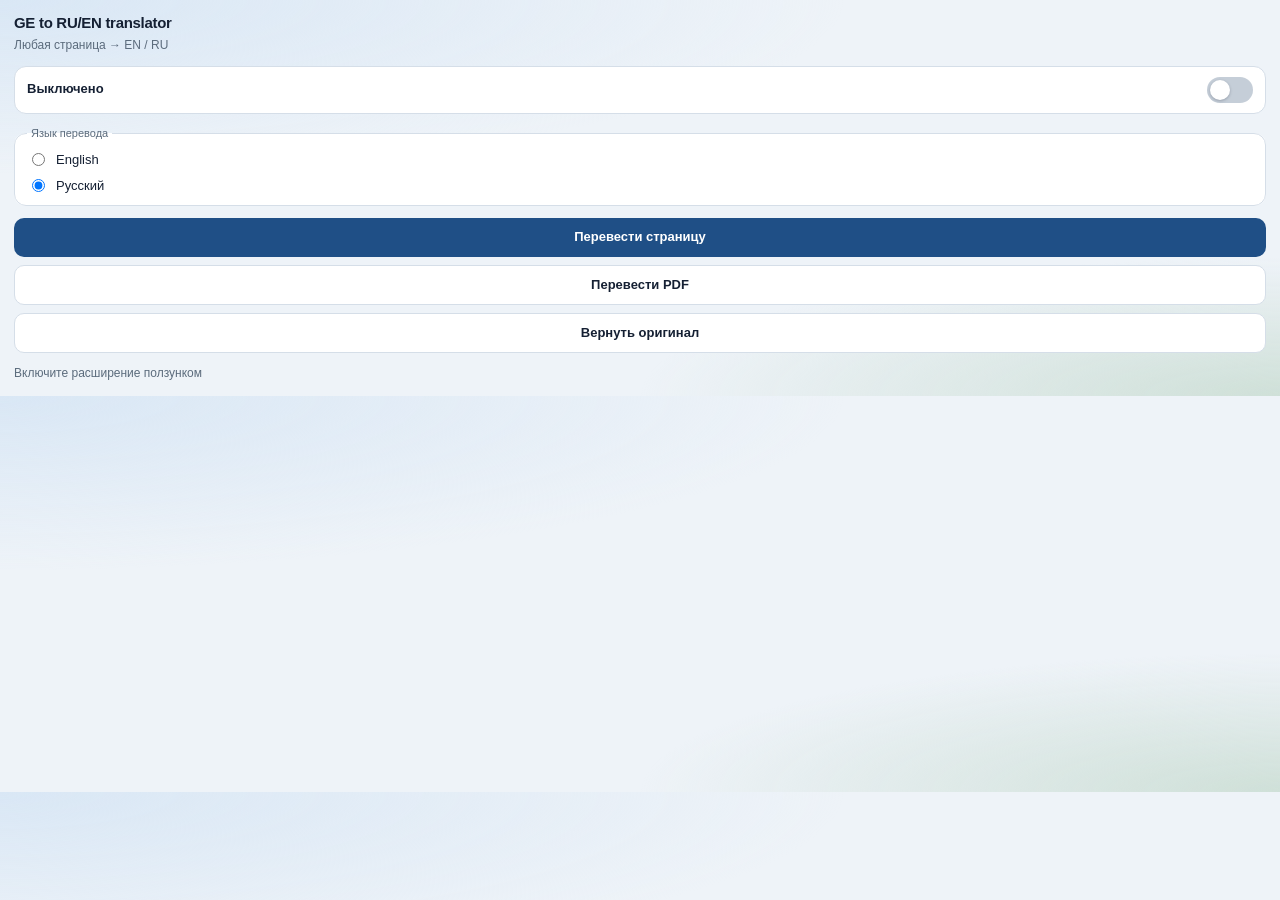
==== popup.html @ 4f1675ca "Initial public release of GE to RU/EN translator. Includes MV3 extension sources, store assets, and " ====
<!DOCTYPE html>
<html lang="ru">
  <head>
    <meta charset="UTF-8" />
    <meta name="viewport" content="width=device-width, initial-scale=1" />
    <title>GE to RU/EN translator</title>
    <link rel="stylesheet" href="popup.css" />
  </head>
  <body>
    <main>
      <header>
        <div class="brand">GE to RU/EN translator</div>
        <p class="sub">Любая страница → EN / RU</p>
      </header>

      <label class="power" for="power">
        <span class="power-text">
          <strong id="power-label">Выключено</strong>
        </span>
        <input id="power" type="checkbox" role="switch" />
        <span class="track" aria-hidden="true"><span class="knob"></span></span>
      </label>

      <fieldset class="lang" id="lang">
        <legend>Язык перевода</legend>
        <label class="lang-option">
          <input type="radio" name="targetLang" value="en" />
          <span>English</span>
        </label>
        <label class="lang-option">
          <input type="radio" name="targetLang" value="ru" checked />
          <span>Русский</span>
        </label>
      </fieldset>

      <section class="actions" id="actions">
        <button id="translate" type="button">Перевести страницу</button>
        <button id="translate-pdf" type="button" class="secondary">Перевести PDF</button>
        <button id="restore" type="button" class="secondary">Вернуть оригинал</button>
      </section>

      <p id="status" class="status" role="status">Включите расширение ползунком</p>
    </main>
    <script src="popup.js"></script>
  </body>
</html>
---- popup.css ----
:root {
  color-scheme: light;
  --bg: #eef3f8;
  --panel: #ffffff;
  --ink: #152033;
  --muted: #5b6b7c;
  --accent: #1f4f86;
  --accent-2: #163a63;
  --line: #d5dee8;
  --on: #2a7a52;
}

* {
  box-sizing: border-box;
}

body {
  margin: 0;
  min-width: 280px;
  font: 13px/1.4 "Trebuchet MS", "Segoe UI", sans-serif;
  color: var(--ink);
  background:
    radial-gradient(120% 80% at 0% 0%, #d9e7f5 0%, transparent 55%),
    radial-gradient(100% 70% at 100% 100%, #cfe0d8 0%, transparent 50%),
    var(--bg);
}

main {
  padding: 14px;
  display: grid;
  gap: 12px;
}

.brand {
  font-size: 15px;
  font-weight: 700;
  letter-spacing: -0.02em;
  line-height: 1.25;
}

.sub {
  margin: 4px 0 0;
  color: var(--muted);
  font-size: 12px;
}

.power {
  display: grid;
  grid-template-columns: 1fr auto;
  align-items: center;
  gap: 10px 12px;
  padding: 10px 12px;
  border: 1px solid var(--line);
  border-radius: 12px;
  background: var(--panel);
  cursor: pointer;
  user-select: none;
}

.power-text {
  display: grid;
  gap: 2px;
}

.power-text strong {
  font-size: 13px;
}

.power input {
  position: absolute;
  opacity: 0;
  width: 1px;
  height: 1px;
  pointer-events: none;
}

.track {
  width: 46px;
  height: 26px;
  border-radius: 999px;
  background: #c5ced8;
  position: relative;
  transition: background 0.18s ease;
}

.knob {
  position: absolute;
  top: 3px;
  left: 3px;
  width: 20px;
  height: 20px;
  border-radius: 50%;
  background: #fff;
  box-shadow: 0 1px 3px rgba(15, 23, 42, 0.25);
  transition: transform 0.18s ease;
}

.power input:checked + .track {
  background: var(--on);
}

.power input:checked + .track .knob {
  transform: translateX(20px);
}

.power input:focus-visible + .track {
  outline: 2px solid var(--accent);
  outline-offset: 2px;
}

.actions {
  display: grid;
  gap: 8px;
}

.lang {
  margin: 0;
  padding: 10px 12px;
  border: 1px solid var(--line);
  border-radius: 12px;
  background: var(--panel);
  display: grid;
  gap: 8px;
}

.lang legend {
  padding: 0 4px;
  font-size: 11px;
  color: var(--muted);
}

.lang.is-disabled {
  opacity: 0.45;
  pointer-events: none;
}

.lang-option {
  display: flex;
  align-items: flex-start;
  gap: 8px;
  cursor: pointer;
  font-size: 13px;
}

.lang-option small {
  display: block;
  color: var(--muted);
  font-size: 11px;
  font-weight: 400;
}

.lang-option input {
  margin-top: 2px;
}

.actions.is-disabled {
  opacity: 0.45;
  pointer-events: none;
}

button {
  appearance: none;
  border: 0;
  border-radius: 10px;
  padding: 10px 12px;
  font: inherit;
  font-weight: 600;
  cursor: pointer;
  background: var(--accent);
  color: #fff;
}

button:hover {
  background: var(--accent-2);
}

button:disabled {
  opacity: 0.55;
  cursor: default;
}

button.secondary {
  background: var(--panel);
  color: var(--ink);
  border: 1px solid var(--line);
}

button.secondary:hover {
  background: #f7fafc;
}

.status {
  margin: 0;
  min-height: 1.4em;
  color: var(--muted);
  font-size: 12px;
}

.status[data-state="ok"] {
  color: #1f5b3d;
}

.status[data-state="err"] {
  color: #8a3030;
}
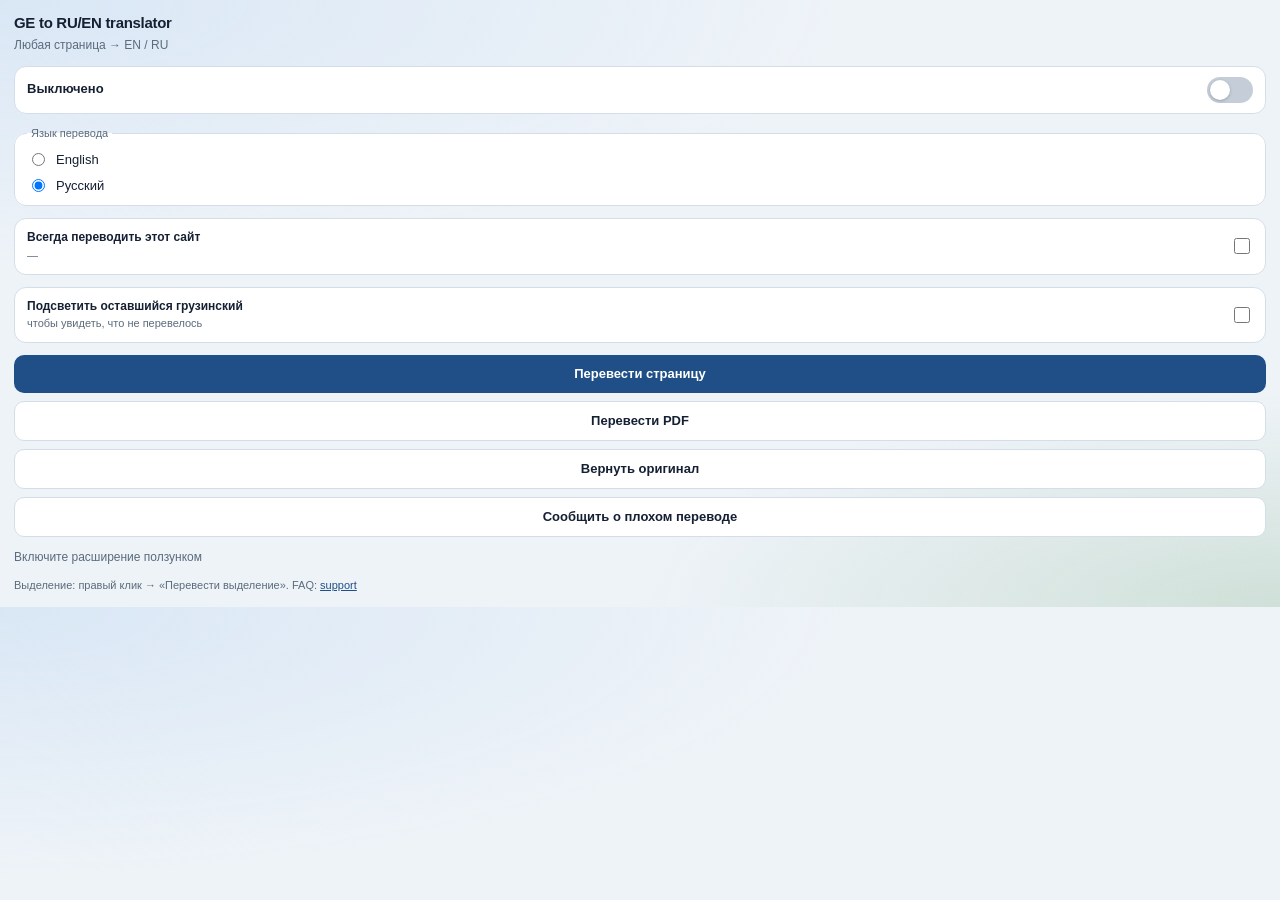
==== commit e423e7e5: "Add UX improvements: FAQ, report, highlight, selection menu, site auto-translate. Protect IDs/dates/" ====
--- a/popup.html
+++ b/popup.html
@@ -33,13 +33,39 @@
         </label>
       </fieldset>
 
+      <label class="site-opt" id="site-wrap" for="always-site">
+        <span class="site-text">
+          <strong>Всегда переводить этот сайт</strong>
+          <small id="site-host">—</small>
+        </span>
+        <input id="always-site" type="checkbox" />
+      </label>
+
+      <label class="site-opt" for="highlight-ge">
+        <span class="site-text">
+          <strong>Подсветить оставшийся грузинский</strong>
+          <small>чтобы увидеть, что не перевелось</small>
+        </span>
+        <input id="highlight-ge" type="checkbox" />
+      </label>
+
       <section class="actions" id="actions">
         <button id="translate" type="button">Перевести страницу</button>
         <button id="translate-pdf" type="button" class="secondary">Перевести PDF</button>
         <button id="restore" type="button" class="secondary">Вернуть оригинал</button>
+        <button id="report" type="button" class="secondary">Сообщить о плохом переводе</button>
       </section>
 
       <p id="status" class="status" role="status">Включите расширение ползунком</p>
+      <p class="hint">
+        Выделение: правый клик → «Перевести выделение». FAQ:
+        <a
+          href="https://t87h8f6cgt-max.github.io/ge-to-ru-en-translator/support.html"
+          target="_blank"
+          rel="noopener noreferrer"
+          >support</a
+        >
+      </p>
     </main>
     <script src="popup.js"></script>
   </body>
--- a/popup.css
+++ b/popup.css
@@ -153,9 +153,59 @@
   margin-top: 2px;
 }
 
+.site-opt {
+  display: grid;
+  grid-template-columns: 1fr auto;
+  align-items: center;
+  gap: 10px;
+  padding: 10px 12px;
+  border: 1px solid var(--line);
+  border-radius: 12px;
+  background: var(--panel);
+  cursor: pointer;
+  user-select: none;
+}
+
+.site-opt.is-disabled {
+  opacity: 0.45;
+  pointer-events: none;
+}
+
+.site-text {
+  display: grid;
+  gap: 2px;
+}
+
+.site-text strong {
+  font-size: 12px;
+}
+
+.site-text small {
+  color: var(--muted);
+  font-size: 11px;
+  word-break: break-all;
+}
+
+.site-opt input {
+  width: 16px;
+  height: 16px;
+  accent-color: var(--on);
+}
+
 .actions.is-disabled {
   opacity: 0.45;
   pointer-events: none;
+}
+
+.hint {
+  margin: 0;
+  color: var(--muted);
+  font-size: 11px;
+  line-height: 1.35;
+}
+
+.hint a {
+  color: var(--accent);
 }
 
 button {
